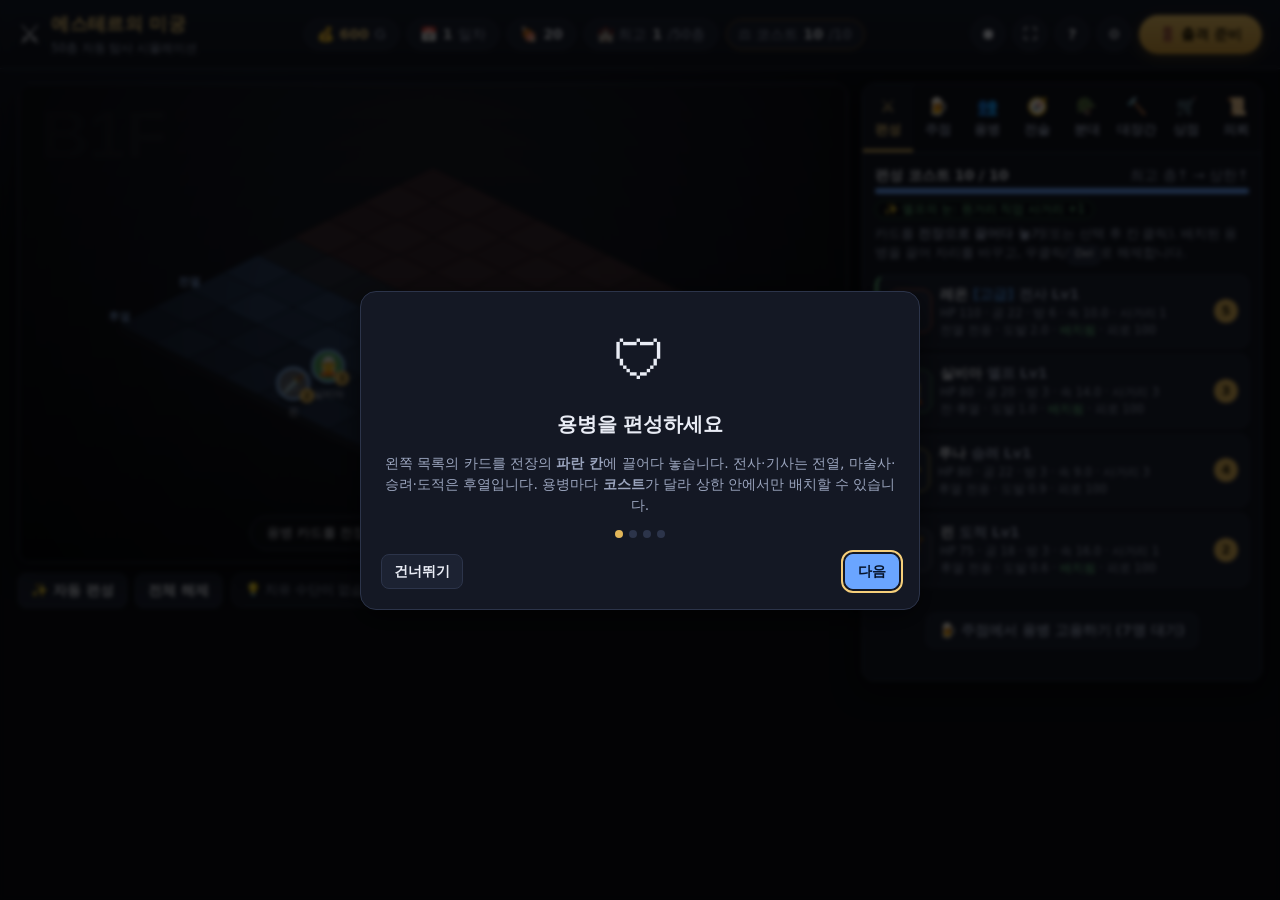
==== index.html @ 8de68c74 "index.html: gen_manifest.js 로드 추가, 캐시 버전 번호 갱신(?v=20261004d), ASSET_VER 정의 - assets/gen_manifest.js(" ====
<!doctype html>
<html lang="ko">
<head>
<meta charset="utf-8">
<meta name="viewport" content="width=device-width,initial-scale=1">
<title>에스테르의 미궁 - 50층 자동 탐사</title>
<link rel="stylesheet" href="style.css?v=20261004d">
</head>
<body>
<div id="app">
  <header class="topbar">
    <div class="brand"><span class="logo" id="logo">⚔️</span><div><h1>에스테르의 미궁</h1><small>50층 자동 탐사 시뮬레이션</small></div></div>
    <div id="stats" class="stats" aria-label="자원 현황"></div>
    <div class="top-actions">
      <button class="icon-btn" data-act="rec" title="전투 화면 녹화 (저용량 webm) — 다시 누르면 저장" aria-label="녹화">⏺</button>
      <button class="icon-btn" data-act="fullscreen" title="전체 화면 (F11)" aria-label="전체 화면">⛶</button>
      <button class="icon-btn" data-act="help" title="도움말 / 튜토리얼" aria-label="도움말">?</button>
      <button class="icon-btn" data-act="settings" title="설정" aria-label="설정">⚙</button>
      <button class="cta" id="sortieBtn" data-act="sortie-open">🚪 출격 준비</button>
    </div>
  </header>
  <main>
    <section id="stage" aria-label="전장">
      <div class="canvas-wrap" id="canvasWrap">
        <canvas id="cv" width="900" height="520"></canvas>
        <div id="floorBanner" class="floor-banner" aria-hidden="true"></div>
        <div id="eventBanner" class="event-banner hidden" aria-live="polite"></div>
        <div id="hudTop" class="hud-top hidden"></div>
        <div id="toolbar" class="toolbar hidden"></div>
        <div id="itemPop" class="item-pop hidden"></div>
        <div id="toasts" class="toasts" aria-live="polite"></div>
        <div id="partyStrip" class="party-strip hidden"></div>
        <div id="campHint" class="camp-hint"></div>
      </div>
      <div id="stageBar" class="stage-bar"></div>
    </section>
    <aside id="side" aria-label="관리 패널">
      <nav id="sideTabs" class="side-tabs" role="tablist"></nav>
      <div id="sideBody" class="side-body"></div>
    </aside>
  </main>
  <div id="modal" class="modal hidden" role="dialog" aria-modal="true"></div>
  <div id="dragGhost" class="drag-ghost hidden"></div>
</div>
<script>window.ASSET_VER = '20261004d';</script>
<script src="assets/manifest.js?v=20261004d"></script>
<script src="assets/anim/anims.js?v=20261004d"></script>
<script src="assets/gen_manifest.js?v=20261004d"></script>
<script src="assets.js?v=20261004d"></script>
<script src="core.js?v=20261004d"></script>
<script src="render.js?v=20261004d"></script>
<script src="game.js?v=20261004d"></script>
</body>
</html>
---- style.css ----
:root{
  --bg:#0c0e14;--surface:#141824;--surface2:#1c2232;--surface3:#252c40;--line:#2c344a;
  --tx:#e9ecf5;--dim:#9aa4bd;--gold:#e2b659;--gold2:#f6cf7a;--blue:#6aa5ff;
  --good:#6fd08c;--bad:#f0716f;--warn:#f2a65a;--r:12px;--shadow:0 8px 28px #0008;
  --font:"Pretendard","Malgun Gothic","Apple SD Gothic Neo",system-ui,sans-serif;
}
*{box-sizing:border-box}
html,body{margin:0;background:var(--bg);color:var(--tx);font:14px/1.5 var(--font)}
body{background:radial-gradient(1200px 600px at 20% -10%,#1b2236 0%,transparent 60%),var(--bg);min-height:100vh}
button,select,input{font:inherit;color:inherit}
:focus-visible{outline:2px solid var(--gold2);outline-offset:2px;border-radius:6px}
.hidden{display:none!important}
.dim{color:var(--dim)}.good{color:var(--good)}.bad{color:var(--bad)}.warn{color:var(--warn)}.gold{color:var(--gold)}.legend{color:#ffb45c}

/* 상단바 */
.topbar{display:flex;align-items:center;gap:16px;padding:10px 18px;background:linear-gradient(#171c2b,#11151f);border-bottom:1px solid var(--line);position:sticky;top:0;z-index:20;flex-wrap:wrap}
.brand{display:flex;align-items:center;gap:10px}
.brand .logo{font-size:26px;filter:drop-shadow(0 2px 6px #0008)}.brand .logo img{height:40px;display:block}
.brand h1{margin:0;font-size:18px;letter-spacing:.3px;color:var(--gold2)}.brand small{color:var(--dim);font-size:11.5px}
.stats{display:flex;gap:8px;flex-wrap:wrap;flex:1;justify-content:center}
.chip-stat{display:flex;align-items:center;gap:6px;background:var(--surface2);border:1px solid var(--line);border-radius:999px;padding:4px 12px;color:var(--dim);white-space:nowrap}
.chip-stat b{color:var(--tx);font-variant-numeric:tabular-nums}.chip-stat.gold b{color:var(--gold2)}
.chip-stat.warnc{border-color:#7a5a2a}.chip-stat.over{border-color:#8a3a3a}
.top-actions{display:flex;gap:8px;align-items:center}
.icon-btn{width:34px;height:34px;border-radius:50%;background:var(--surface2);border:1px solid var(--line);cursor:pointer;font-weight:700}
.icon-btn:hover{border-color:var(--blue)}
.cta{background:linear-gradient(#f3c768,#d29c3a);color:#1d1503;border:0;border-radius:999px;padding:9px 20px;font-weight:800;cursor:pointer;box-shadow:0 4px 14px #d29c3a44;transition:transform .12s,box-shadow .12s}
.cta:hover:not(:disabled){transform:translateY(-1px);box-shadow:0 6px 18px #d29c3a66}.cta:disabled{opacity:.45;cursor:not-allowed;box-shadow:none}

/* 레이아웃 */
main{display:grid;grid-template-columns:minmax(0,1fr) 400px;gap:14px;padding:14px 18px;max-width:1700px;margin:0 auto;align-items:start}
#stage{min-width:0}
.canvas-wrap{position:relative;border-radius:var(--r);overflow:hidden;border:1px solid var(--line);box-shadow:var(--shadow);aspect-ratio:900/520;background:#0b0d13}
canvas{width:100%;height:100%;display:block;touch-action:none}

/* 캔버스 오버레이 */
.hud-top{position:absolute;left:12px;top:12px;display:flex;gap:8px;align-items:stretch;max-width:calc(100% - 260px);flex-wrap:wrap}
.floor-plate{background:linear-gradient(#3a2358,#241437);border:1px solid #c79ae8;color:#f6e9ff;font-weight:800;font-size:17px;padding:4px 12px;border-radius:8px;box-shadow:0 2px 10px #0006}
.mission{background:#120f1de6;border:1px solid #4b3a6b;border-radius:8px;padding:4px 12px;font-size:13px;display:flex;flex-direction:column;justify-content:center;backdrop-filter:blur(3px)}
.mission .sub{color:var(--dim);font-size:11.5px}
.toolbar{position:absolute;right:12px;top:12px;display:flex;gap:6px;align-items:center;background:#0e1018e6;border:1px solid var(--line);border-radius:999px;padding:4px 6px;backdrop-filter:blur(4px)}
.toolbar button{background:transparent;border:0;border-radius:999px;padding:6px 11px;cursor:pointer;color:var(--tx);font-weight:600}
.toolbar button:hover{background:var(--surface3)}.toolbar button.on{background:var(--blue);color:#06142b}
.icon-btn.rec{width:auto;padding:0 12px;color:#ff6b6b;border-color:#ff6b6b;font-weight:700;animation:recBlink 1.2s infinite}
@keyframes recBlink{50%{background:#3a1414}}
.sheet-t{width:100%;border-collapse:collapse;font-size:13px}.sheet-t th{color:var(--dim,#8b93a7);font-weight:600;text-align:right;padding:2px 8px}.sheet-t td{text-align:right;padding:3px 8px;border-top:1px solid #ffffff10}.sheet-t td:first-child,.sheet-t th:first-child{text-align:left}
.toolbar .cap{font-size:11px;font-weight:700;color:#ffd86b;background:#3a2f12;border-radius:999px;padding:3px 8px;white-space:nowrap}
.toolbar .sep{width:1px;height:20px;background:var(--line);margin:0 2px}.toolbar .danger:hover{background:#6e2a2a}
.item-pop{position:absolute;right:12px;top:54px;width:268px;background:#12151fee;border:1px solid var(--line);border-radius:12px;padding:10px;box-shadow:var(--shadow);backdrop-filter:blur(6px);z-index:5}
.item-pop h4{margin:0 0 6px;font-size:13px;color:var(--warn)}
.item-btn{display:flex;justify-content:space-between;align-items:center;gap:8px;width:100%;text-align:left;background:var(--surface2);border:1px solid var(--line);border-radius:8px;padding:4px 9px;margin-bottom:3px;cursor:pointer;font-size:12.5px}
.item-btn:hover:not(:disabled){border-color:var(--blue)}.item-btn.on{border-color:var(--gold);background:#2a2412}.item-btn:disabled{opacity:.4;cursor:default}
.item-btn small{display:block;color:var(--dim);font-size:11px;line-height:1.3}
.toasts{position:absolute;left:50%;top:64px;transform:translateX(-50%);display:flex;flex-direction:column;gap:6px;align-items:center;pointer-events:none;z-index:6;width:min(520px,70%)}
.toast{background:#10131ce8;border:1px solid var(--line);border-left:4px solid var(--blue);padding:6px 14px;border-radius:8px;font-size:13px;box-shadow:0 4px 16px #0008;animation:toastIn .25s ease-out,toastOut .4s ease-in 3.6s forwards;max-width:100%}
.toast.good{border-left-color:var(--good)}.toast.bad{border-left-color:var(--bad)}.toast.warn{border-left-color:var(--warn)}.toast.gold{border-left-color:var(--gold)}
@keyframes toastIn{from{opacity:0;transform:translateY(-8px)}to{opacity:1;transform:none}}
@keyframes toastOut{to{opacity:0;transform:translateY(-6px)}}
.floor-banner{position:absolute;left:0;right:0;top:36%;text-align:center;font-size:44px;font-weight:900;letter-spacing:4px;color:#fff;text-shadow:0 4px 24px #000c,0 0 2px #000;pointer-events:none;opacity:0}
.event-banner{position:absolute;left:50%;top:46%;transform:translate(-50%,-50%);z-index:8;min-width:260px;max-width:88%;text-align:center;padding:12px 26px;border-radius:14px;background:#0b0d14e8;border:2px solid var(--gold2);box-shadow:0 8px 40px #000c;pointer-events:none;animation:evtAnim 2.1s ease-out forwards}
.event-banner.hidden{display:none}.event-banner .ic{font-size:34px;line-height:1}
.event-banner b{display:block;font-size:27px;font-weight:900;letter-spacing:2px;color:#fff;text-shadow:0 2px 12px #000}
.event-banner small{display:block;margin-top:4px;font-size:14px;font-weight:600;color:var(--gold2)}
.event-banner.good{border-color:#6fd08c}.event-banner.bad{border-color:#ef6b6b;background:#1a0b0be8}.event-banner.warn{border-color:#f0a34a}
@keyframes evtAnim{0%{opacity:0;transform:translate(-50%,-40%) scale(.85)}12%{opacity:1;transform:translate(-50%,-50%) scale(1.05)}20%{transform:translate(-50%,-50%) scale(1)}80%{opacity:1}100%{opacity:0;transform:translate(-50%,-56%) scale(1)}}
.floor-banner small{display:block;font-size:15px;font-weight:600;letter-spacing:1px;color:var(--gold2)}
.floor-banner.show{animation:bannerAnim 2.2s ease-out}
@keyframes bannerAnim{0%{opacity:0;transform:scale(.9)}15%{opacity:1;transform:scale(1)}75%{opacity:1}100%{opacity:0;transform:scale(1.04)}}

/* 파티 스트립 */
.party-strip{position:absolute;left:8px;right:8px;bottom:8px;display:grid;grid-template-columns:repeat(auto-fit,minmax(118px,1fr));gap:6px;pointer-events:none}
.pcard{pointer-events:auto;background:#10131cdd;border:1px solid var(--line);border-radius:10px;padding:5px 7px;display:grid;grid-template-columns:36px 1fr;gap:2px 7px;align-items:center;backdrop-filter:blur(4px);position:relative;transition:border-color .15s,transform .15s}
.pcard .pt{width:36px;height:36px;border-radius:50%;display:grid;place-items:center;font-size:19px;border:2px solid #fff3;grid-row:1/3;overflow:hidden;background:var(--surface3)}
.pcard .pt img{width:100%;height:100%;object-fit:cover}
.pcard .nm{font-size:12px;font-weight:700;white-space:nowrap;overflow:hidden;text-overflow:ellipsis}.pcard .nm small{color:var(--dim);font-weight:500}
.pcard .hpn{font-size:10.5px;color:var(--dim);font-variant-numeric:tabular-nums;display:flex;justify-content:space-between}
.pcard .sk{grid-column:1/3;display:flex;gap:3px;flex-wrap:wrap}
.pcard .sk span{font-size:10px;background:#0b0d13;border:1px solid var(--line);border-radius:6px;padding:0 5px;color:var(--dim)}
.pcard.down{opacity:.5;filter:grayscale(1)}.pcard.target{border-color:var(--gold);cursor:pointer;animation:pulse 1s infinite}
.pcard.lead .pt{border-color:#ff6b6b}
@keyframes pulse{50%{box-shadow:0 0 0 3px #e2b65966}}
.bar{height:6px;background:#0a0c12;border-radius:4px;overflow:hidden;margin-top:2px}.bar i{display:block;height:100%;background:var(--good);transition:width .2s}
.bar i.mid{background:var(--warn)}.bar i.lo{background:var(--bad)}.bar.cost i{background:var(--blue)}.bar.cost.over i{background:var(--bad)}

/* 캠프 힌트 / 스테이지 바 */
.camp-hint{position:absolute;left:50%;bottom:12px;transform:translateX(-50%);background:#0e1018e6;border:1px solid var(--line);border-radius:999px;padding:6px 16px;font-size:13px;color:var(--tx);backdrop-filter:blur(4px);max-width:90%;text-align:center}
.camp-hint:empty{display:none}.camp-hint b{color:var(--gold2)}
.stage-bar{display:flex;gap:10px;align-items:center;justify-content:space-between;margin-top:10px;flex-wrap:wrap}
.stage-bar .left{display:flex;gap:8px;align-items:center;flex-wrap:wrap}
.btn{background:var(--surface2);border:1px solid var(--line);border-radius:8px;padding:6px 12px;cursor:pointer;font-weight:600}
.btn:hover:not(:disabled){border-color:var(--blue);background:var(--surface3)}.btn:disabled{opacity:.4;cursor:not-allowed}
.btn.pri{background:var(--blue);border-color:var(--blue);color:#06142b}.btn.dng{background:#5d2323;border-color:#7a3030}.btn.sm{padding:3px 9px;font-size:12px}
.advice{flex:1;min-width:220px;background:var(--surface);border:1px dashed #3a4562;border-radius:10px;padding:6px 12px;color:var(--dim);font-size:13px}.advice b{color:var(--gold2)}
.advice .link{color:var(--blue);cursor:pointer;text-decoration:underline;background:none;border:0;padding:0}

/* 사이드 패널 */
#side{background:var(--surface);border:1px solid var(--line);border-radius:var(--r);box-shadow:var(--shadow);overflow:hidden;display:flex;flex-direction:column;max-height:calc(100vh - 92px);position:sticky;top:76px}
.side-tabs{display:flex;background:#10131c;border-bottom:1px solid var(--line)}
.side-tabs button{flex:1;background:transparent;border:0;border-bottom:3px solid transparent;padding:10px 4px;cursor:pointer;color:var(--dim);font-weight:700;font-size:13px}
.side-tabs button:hover{color:var(--tx)}.side-tabs button.on{color:var(--gold2);border-bottom-color:var(--gold);background:var(--surface)}
.side-tabs .ic{display:block;font-size:17px}
.side-tabs .badge{display:inline-block;background:var(--bad);color:#fff;border-radius:9px;font-size:10px;padding:0 5px;margin-left:3px;vertical-align:top}
.side-body{padding:12px;overflow:auto;flex:1;min-height:220px}
.sec-t{margin:14px 0 6px;font-size:12px;font-weight:800;letter-spacing:.6px;color:var(--gold);text-transform:uppercase}.sec-t:first-child{margin-top:0}
.card{background:var(--surface2);border:1px solid var(--line);border-radius:10px;padding:8px 10px;margin-bottom:6px;transition:border-color .12s,background .12s}
.card.click{cursor:pointer}.card.click:hover{border-color:#4a5880}.card.sel{border-color:var(--gold);box-shadow:0 0 0 1px var(--gold)}
.card.placed{border-left:3px solid var(--good)}.card.dragging{opacity:.4}
.ucard{display:grid;grid-template-columns:44px 1fr auto;gap:8px;align-items:center}
.ucard .pt{width:44px;height:44px;border-radius:10px;display:grid;place-items:center;font-size:24px;background:var(--surface3);border:1px solid var(--line);overflow:hidden}.ucard .pt img{width:100%;height:100%;object-fit:cover}
.ucard .nm{font-weight:700}.ucard .st{font-size:11.5px;color:var(--dim)}
.cost-badge{background:var(--gold);color:#1b1608;font-weight:800;border-radius:50%;width:24px;height:24px;display:grid;place-items:center;font-size:12px}
.row{display:flex;gap:8px;align-items:center;justify-content:space-between}
.itm{display:flex;justify-content:space-between;gap:8px;align-items:center;padding:6px 10px;border:1px solid var(--line);border-radius:8px;margin-bottom:4px;background:var(--surface2)}
.itm .d{font-size:12px;color:var(--dim)}
.chips{display:flex;gap:4px;flex-wrap:wrap;margin-top:4px}.chip{background:#0d1018;border:1px solid var(--line);border-radius:10px;padding:0 8px;font-size:11.5px;color:var(--dim)}.chip.m{color:var(--good);border-color:#2c5a3b}
.pol{display:grid;grid-template-columns:96px 1fr;gap:8px;align-items:center}
.pol label{color:var(--dim);font-size:12.5px}
select,input[type=range],input[type=text],textarea{width:100%;background:var(--surface2);border:1px solid var(--line);border-radius:8px;padding:5px 8px}
input[type=range]{padding:0;accent-color:var(--gold)}
textarea{min-height:90px;font-family:monospace;font-size:11px}
.log{background:#0a0c12;border:1px solid var(--line);border-radius:8px;padding:6px 8px;height:100%;min-height:200px;overflow:auto;font-size:12.5px}
.log div{padding:1px 0}.log .good{color:var(--good)}.log .bad{color:var(--bad)}.log .warn{color:var(--warn)}.log .floor{color:var(--blue);font-weight:700}
.empty{text-align:center;color:var(--dim);padding:20px 8px}
.kbd{display:inline-block;border:1px solid var(--line);border-bottom-width:2px;border-radius:5px;padding:0 6px;font-size:11px;background:var(--surface3);color:var(--tx)}

/* 모달 */
.modal{position:fixed;inset:0;background:#000b;display:flex;align-items:center;justify-content:center;z-index:50;padding:12px;backdrop-filter:blur(2px)}
.modal .box{background:var(--surface);border:1px solid var(--line);border-radius:16px;padding:20px;width:min(560px,100%);max-height:88vh;overflow:auto;box-shadow:var(--shadow);animation:pop .18s ease-out}
.modal .box.wide{width:min(720px,100%)}
@keyframes pop{from{opacity:0;transform:scale(.96)}}
.modal h2{margin:0 0 4px;font-size:20px}.modal h3{margin:14px 0 6px;font-size:14px;color:var(--gold)}
.modal .foot{display:flex;gap:8px;justify-content:flex-end;margin-top:16px;flex-wrap:wrap}
.check{display:flex;gap:8px;align-items:flex-start;padding:5px 0}.check .ic{width:20px;text-align:center}
.stat-grid{display:grid;grid-template-columns:repeat(auto-fit,minmax(110px,1fr));gap:8px;margin:12px 0}
.stat-box{background:var(--surface2);border:1px solid var(--line);border-radius:10px;padding:8px 10px;text-align:center}.stat-box b{display:block;font-size:20px;color:var(--gold2)}.stat-box span{font-size:11.5px;color:var(--dim)}
.steps{display:flex;gap:6px;justify-content:center;margin-top:10px}.steps i{width:8px;height:8px;border-radius:50%;background:var(--line)}.steps i.on{background:var(--gold)}
.tut-art{font-size:54px;text-align:center;margin:8px 0}
.drag-ghost{position:fixed;z-index:60;pointer-events:none;width:46px;height:46px;border-radius:50%;display:grid;place-items:center;font-size:24px;background:var(--surface3);border:2px solid var(--gold);box-shadow:0 6px 18px #000a;transform:translate(-50%,-60%);overflow:hidden}
.drag-ghost img{width:100%;height:100%;object-fit:cover}

/* 반응형 */
@media(max-width:1060px){
  main{grid-template-columns:1fr;padding:10px}
  #side{position:static;max-height:none}
  .stats{justify-content:flex-start;order:3;flex-basis:100%}
  .party-strip{grid-template-columns:repeat(3,1fr)}
  .pcard .sk{display:none}
  .toolbar button{padding:5px 8px}
  .hud-top{max-width:calc(100% - 24px);top:56px}
  .toasts{top:112px}
  .floor-banner{font-size:30px}
}
@media(max-width:760px){
  .canvas-wrap{aspect-ratio:auto;overflow:visible;background:transparent;border:0;box-shadow:none;display:flex;flex-direction:column;gap:6px}
  canvas{height:auto;aspect-ratio:900/520;border-radius:12px;border:1px solid var(--line);box-shadow:var(--shadow);order:1}
  .hud-top,.toolbar,.party-strip{position:static;max-width:none}
  .hud-top{order:0}.toolbar{order:2;justify-content:space-between;border-radius:12px}.party-strip{order:3;grid-template-columns:repeat(3,1fr)}
  .toolbar button{white-space:nowrap;padding:6px 7px;font-size:12px}.toolbar .sep{display:none}
  .toasts{top:60px;width:92%}.floor-banner{top:100px;font-size:28px}
  .item-pop{top:auto;bottom:170px;right:8px;left:8px;width:auto}
  .camp-hint{bottom:auto;top:8px;font-size:12px;padding:4px 12px}
  .pcard{grid-template-columns:30px 1fr;padding:4px 6px}.pcard .pt{width:30px;height:30px;font-size:16px}
}
@media(max-width:560px){.brand small{display:none}.topbar{padding:8px 10px}.cta{padding:8px 14px}}
@media(prefers-reduced-motion:reduce){*{animation:none!important;transition:none!important}.floor-banner.show{opacity:1}}
body.reduce *{animation:none!important;transition:none!important}
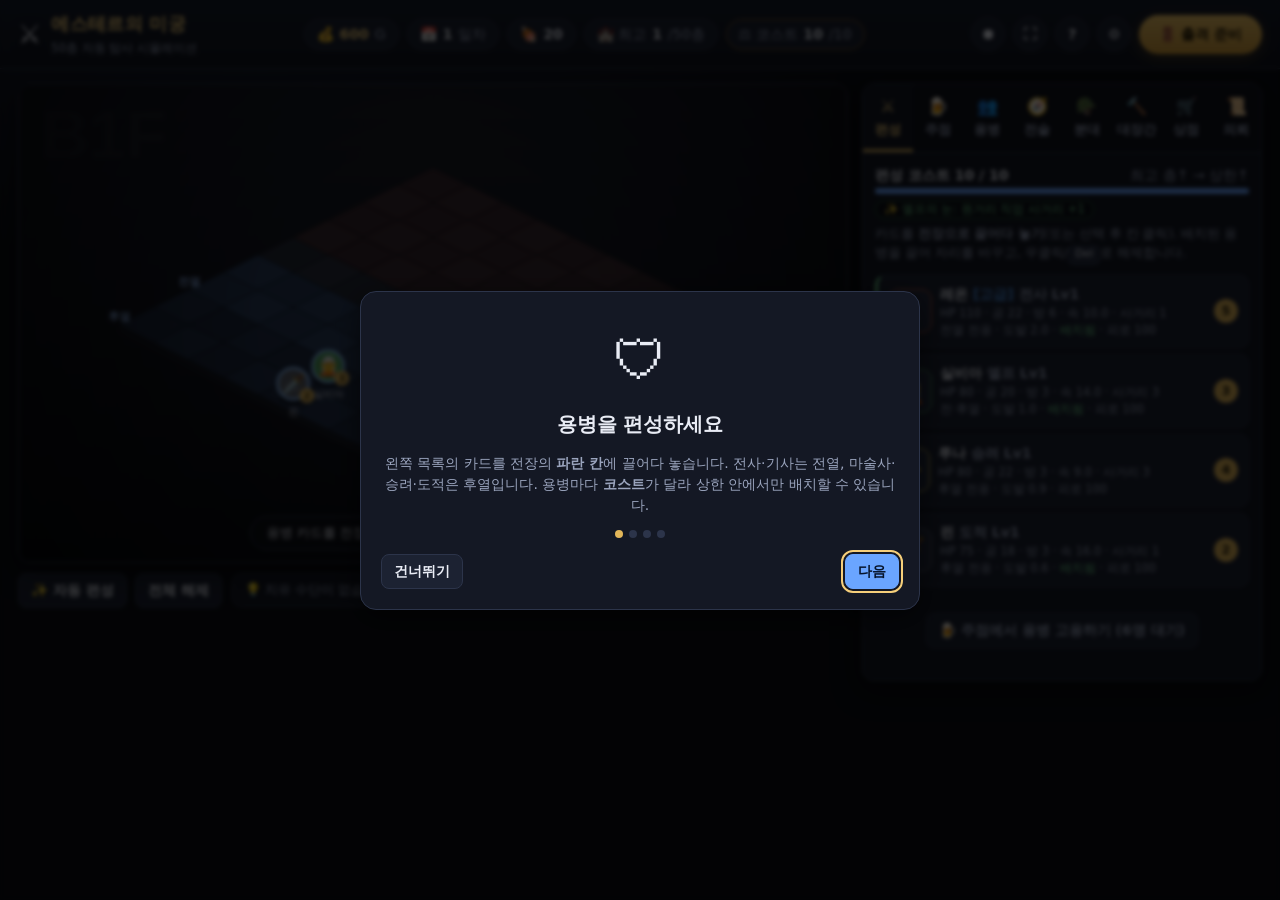
==== commit b654899a: "오의(필살기) 연출 시스템: 시간표 엔진 + 게임 연동 + 편집기 - cine.js: 상태 없는 연출 엔진(게임·편집기 공용). Cine.sample 로 시각 t 의 암전·줌·슬로" ====
--- a/index.html
+++ b/index.html
@@ -4,7 +4,7 @@
 <meta charset="utf-8">
 <meta name="viewport" content="width=device-width,initial-scale=1">
 <title>에스테르의 미궁 - 50층 자동 탐사</title>
-<link rel="stylesheet" href="style.css?v=20261004d">
+<link rel="stylesheet" href="style.css?v=20261004h">
 </head>
 <body>
 <div id="app">
@@ -42,13 +42,16 @@
   <div id="modal" class="modal hidden" role="dialog" aria-modal="true"></div>
   <div id="dragGhost" class="drag-ghost hidden"></div>
 </div>
-<script>window.ASSET_VER = '20261004d';</script>
-<script src="assets/manifest.js?v=20261004d"></script>
-<script src="assets/anim/anims.js?v=20261004d"></script>
-<script src="assets/gen_manifest.js?v=20261004d"></script>
-<script src="assets.js?v=20261004d"></script>
-<script src="core.js?v=20261004d"></script>
-<script src="render.js?v=20261004d"></script>
-<script src="game.js?v=20261004d"></script>
+<script>window.ASSET_VER = '20261004h';</script>
+<script src="assets/manifest.js?v=20261004h"></script>
+<script src="assets/anim/anims.js?v=20261004h"></script>
+<script src="assets/fx/fx_manifest.js?v=20261004h"></script>
+<script src="assets/cine/cine_manifest.js?v=20261004h"></script>
+<script src="assets/gen_manifest.js?v=20261004h"></script>
+<script src="assets.js?v=20261004h"></script>
+<script src="core.js?v=20261004h"></script>
+<script src="cine.js?v=20261004h"></script>
+<script src="render.js?v=20261004h"></script>
+<script src="game.js?v=20261004h"></script>
 </body>
 </html>
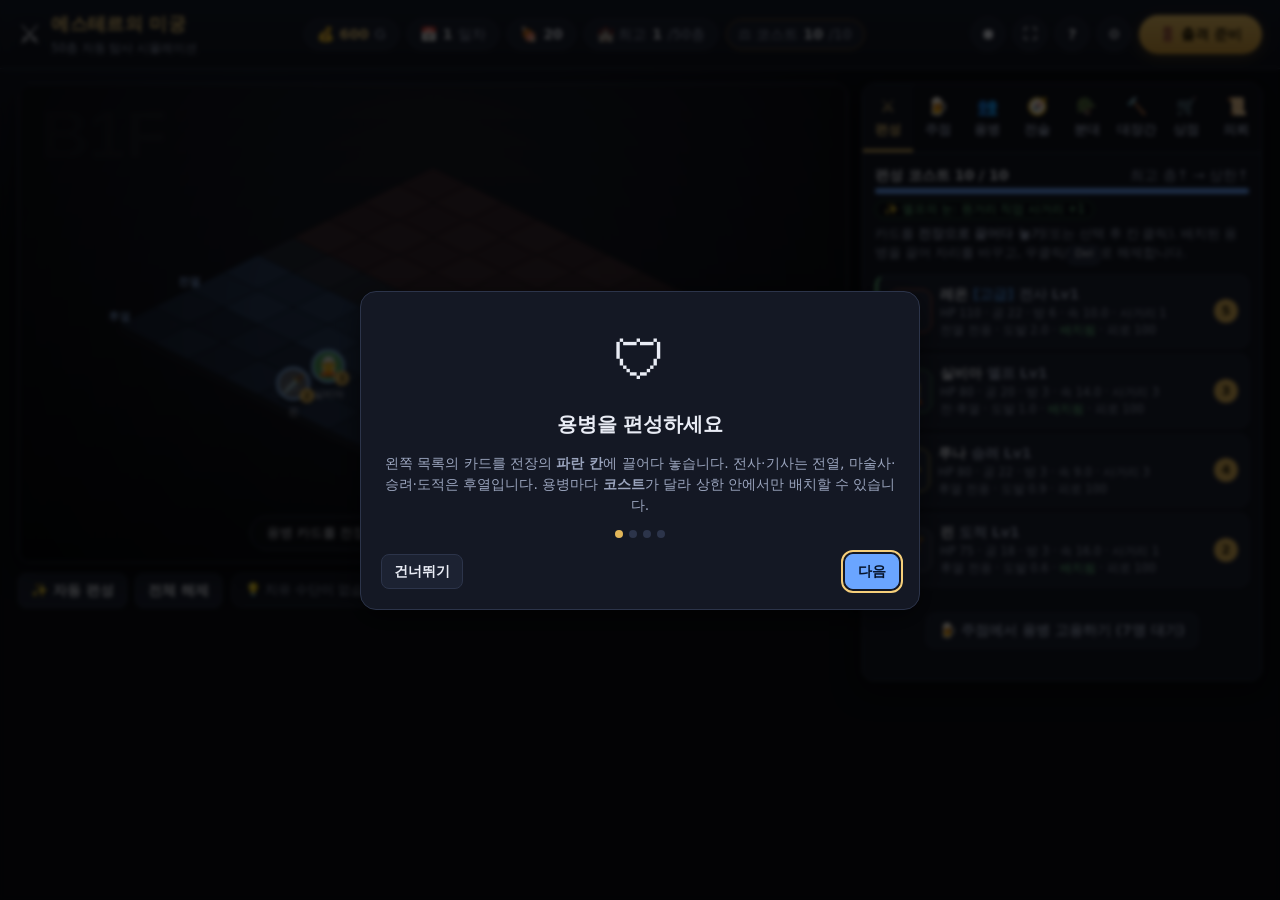
==== commit d67fd27d: "오의 연출 보정: 배너를 위쪽 띠로, 줌 완화, 연출 중 전투 정지(화면 튐 방지) - 배너: 화면 가운데 → 위쪽 얇은 띠(글자 축소). banner 스텝에 pos(top|bot" ====
--- a/index.html
+++ b/index.html
@@ -4,7 +4,7 @@
 <meta charset="utf-8">
 <meta name="viewport" content="width=device-width,initial-scale=1">
 <title>에스테르의 미궁 - 50층 자동 탐사</title>
-<link rel="stylesheet" href="style.css?v=20261004h">
+<link rel="stylesheet" href="style.css?v=20261004j">
 </head>
 <body>
 <div id="app">
@@ -42,16 +42,16 @@
   <div id="modal" class="modal hidden" role="dialog" aria-modal="true"></div>
   <div id="dragGhost" class="drag-ghost hidden"></div>
 </div>
-<script>window.ASSET_VER = '20261004h';</script>
-<script src="assets/manifest.js?v=20261004h"></script>
-<script src="assets/anim/anims.js?v=20261004h"></script>
-<script src="assets/fx/fx_manifest.js?v=20261004h"></script>
-<script src="assets/cine/cine_manifest.js?v=20261004h"></script>
-<script src="assets/gen_manifest.js?v=20261004h"></script>
-<script src="assets.js?v=20261004h"></script>
-<script src="core.js?v=20261004h"></script>
-<script src="cine.js?v=20261004h"></script>
-<script src="render.js?v=20261004h"></script>
-<script src="game.js?v=20261004h"></script>
+<script>window.ASSET_VER = '20261004j';</script>
+<script src="assets/manifest.js?v=20261004j"></script>
+<script src="assets/anim/anims.js?v=20261004j"></script>
+<script src="assets/fx/fx_manifest.js?v=20261004j"></script>
+<script src="assets/cine/cine_manifest.js?v=20261004j"></script>
+<script src="assets/gen_manifest.js?v=20261004j"></script>
+<script src="assets.js?v=20261004j"></script>
+<script src="core.js?v=20261004j"></script>
+<script src="cine.js?v=20261004j"></script>
+<script src="render.js?v=20261004j"></script>
+<script src="game.js?v=20261004j"></script>
 </body>
 </html>
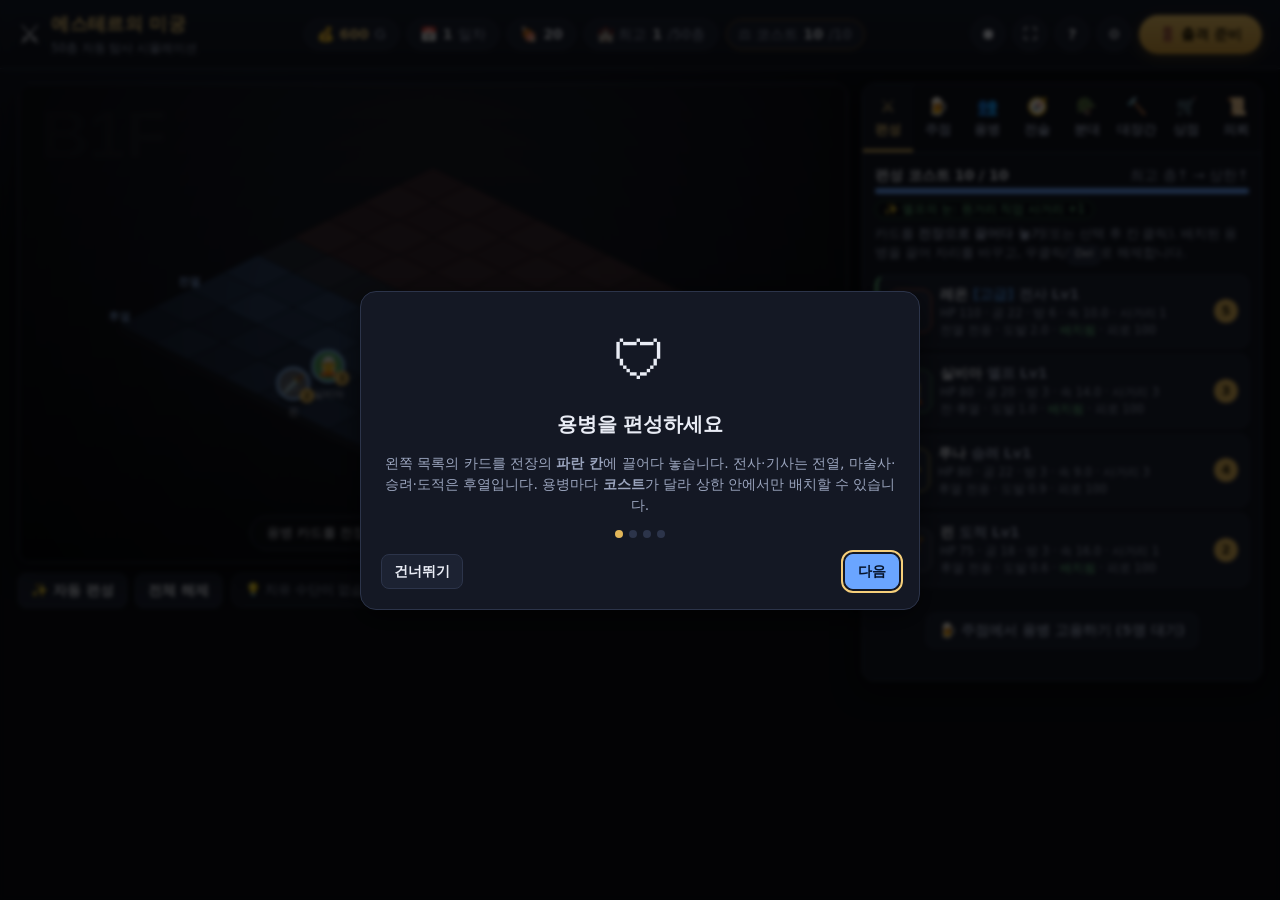
==== commit 5d6c3b91: "index.html: 로컬 개발용 캐시 금지 메타 추가, ?v= 갱신(20261004m) 브라우저가 예전 index.html/스크립트를 캐시해 ?sandbox 같은 새 기능이 반영" ====
--- a/index.html
+++ b/index.html
@@ -3,8 +3,9 @@
 <head>
 <meta charset="utf-8">
 <meta name="viewport" content="width=device-width,initial-scale=1">
+<meta http-equiv="Cache-Control" content="no-cache, no-store, must-revalidate"><meta http-equiv="Pragma" content="no-cache"><meta http-equiv="Expires" content="0">
 <title>에스테르의 미궁 - 50층 자동 탐사</title>
-<link rel="stylesheet" href="style.css?v=20261004j">
+<link rel="stylesheet" href="style.css?v=20261004m">
 </head>
 <body>
 <div id="app">
@@ -42,16 +43,16 @@
   <div id="modal" class="modal hidden" role="dialog" aria-modal="true"></div>
   <div id="dragGhost" class="drag-ghost hidden"></div>
 </div>
-<script>window.ASSET_VER = '20261004j';</script>
-<script src="assets/manifest.js?v=20261004j"></script>
-<script src="assets/anim/anims.js?v=20261004j"></script>
-<script src="assets/fx/fx_manifest.js?v=20261004j"></script>
-<script src="assets/cine/cine_manifest.js?v=20261004j"></script>
-<script src="assets/gen_manifest.js?v=20261004j"></script>
-<script src="assets.js?v=20261004j"></script>
-<script src="core.js?v=20261004j"></script>
-<script src="cine.js?v=20261004j"></script>
-<script src="render.js?v=20261004j"></script>
-<script src="game.js?v=20261004j"></script>
+<script>window.ASSET_VER = '20261004m';</script>
+<script src="assets/manifest.js?v=20261004m"></script>
+<script src="assets/anim/anims.js?v=20261004m"></script>
+<script src="assets/fx/fx_manifest.js?v=20261004m"></script>
+<script src="assets/cine/cine_manifest.js?v=20261004m"></script>
+<script src="assets/gen_manifest.js?v=20261004m"></script>
+<script src="assets.js?v=20261004m"></script>
+<script src="core.js?v=20261004m"></script>
+<script src="cine.js?v=20261004m"></script>
+<script src="render.js?v=20261004m"></script>
+<script src="game.js?v=20261004m"></script>
 </body>
 </html>
--- a/style.css
+++ b/style.css
@@ -61,6 +61,9 @@
 .event-banner.hidden{display:none}.event-banner .ic{font-size:34px;line-height:1}
 .event-banner b{display:block;font-size:27px;font-weight:900;letter-spacing:2px;color:#fff;text-shadow:0 2px 12px #000}
 .event-banner small{display:block;margin-top:4px;font-size:14px;font-weight:600;color:var(--gold2)}
+.event-banner.top{top:56px;transform:translateX(-50%);padding:6px 16px;border-radius:10px;min-width:0;max-width:70%;display:flex;gap:10px;align-items:center;justify-content:center;box-shadow:0 4px 16px #000a;animation-name:evtTop}
+.event-banner.top .ic{font-size:20px}.event-banner.top b{display:inline;font-size:18px;letter-spacing:1px}.event-banner.top small{display:inline;margin:0;font-size:12px}
+@keyframes evtTop{0%{opacity:0;transform:translate(-50%,-10px)}12%{opacity:1;transform:translate(-50%,0)}80%{opacity:1}100%{opacity:0;transform:translate(-50%,-6px)}}
 .event-banner.good{border-color:#6fd08c}.event-banner.bad{border-color:#ef6b6b;background:#1a0b0be8}.event-banner.warn{border-color:#f0a34a}
 @keyframes evtAnim{0%{opacity:0;transform:translate(-50%,-40%) scale(.85)}12%{opacity:1;transform:translate(-50%,-50%) scale(1.05)}20%{transform:translate(-50%,-50%) scale(1)}80%{opacity:1}100%{opacity:0;transform:translate(-50%,-56%) scale(1)}}
 .floor-banner small{display:block;font-size:15px;font-weight:600;letter-spacing:1px;color:var(--gold2)}
